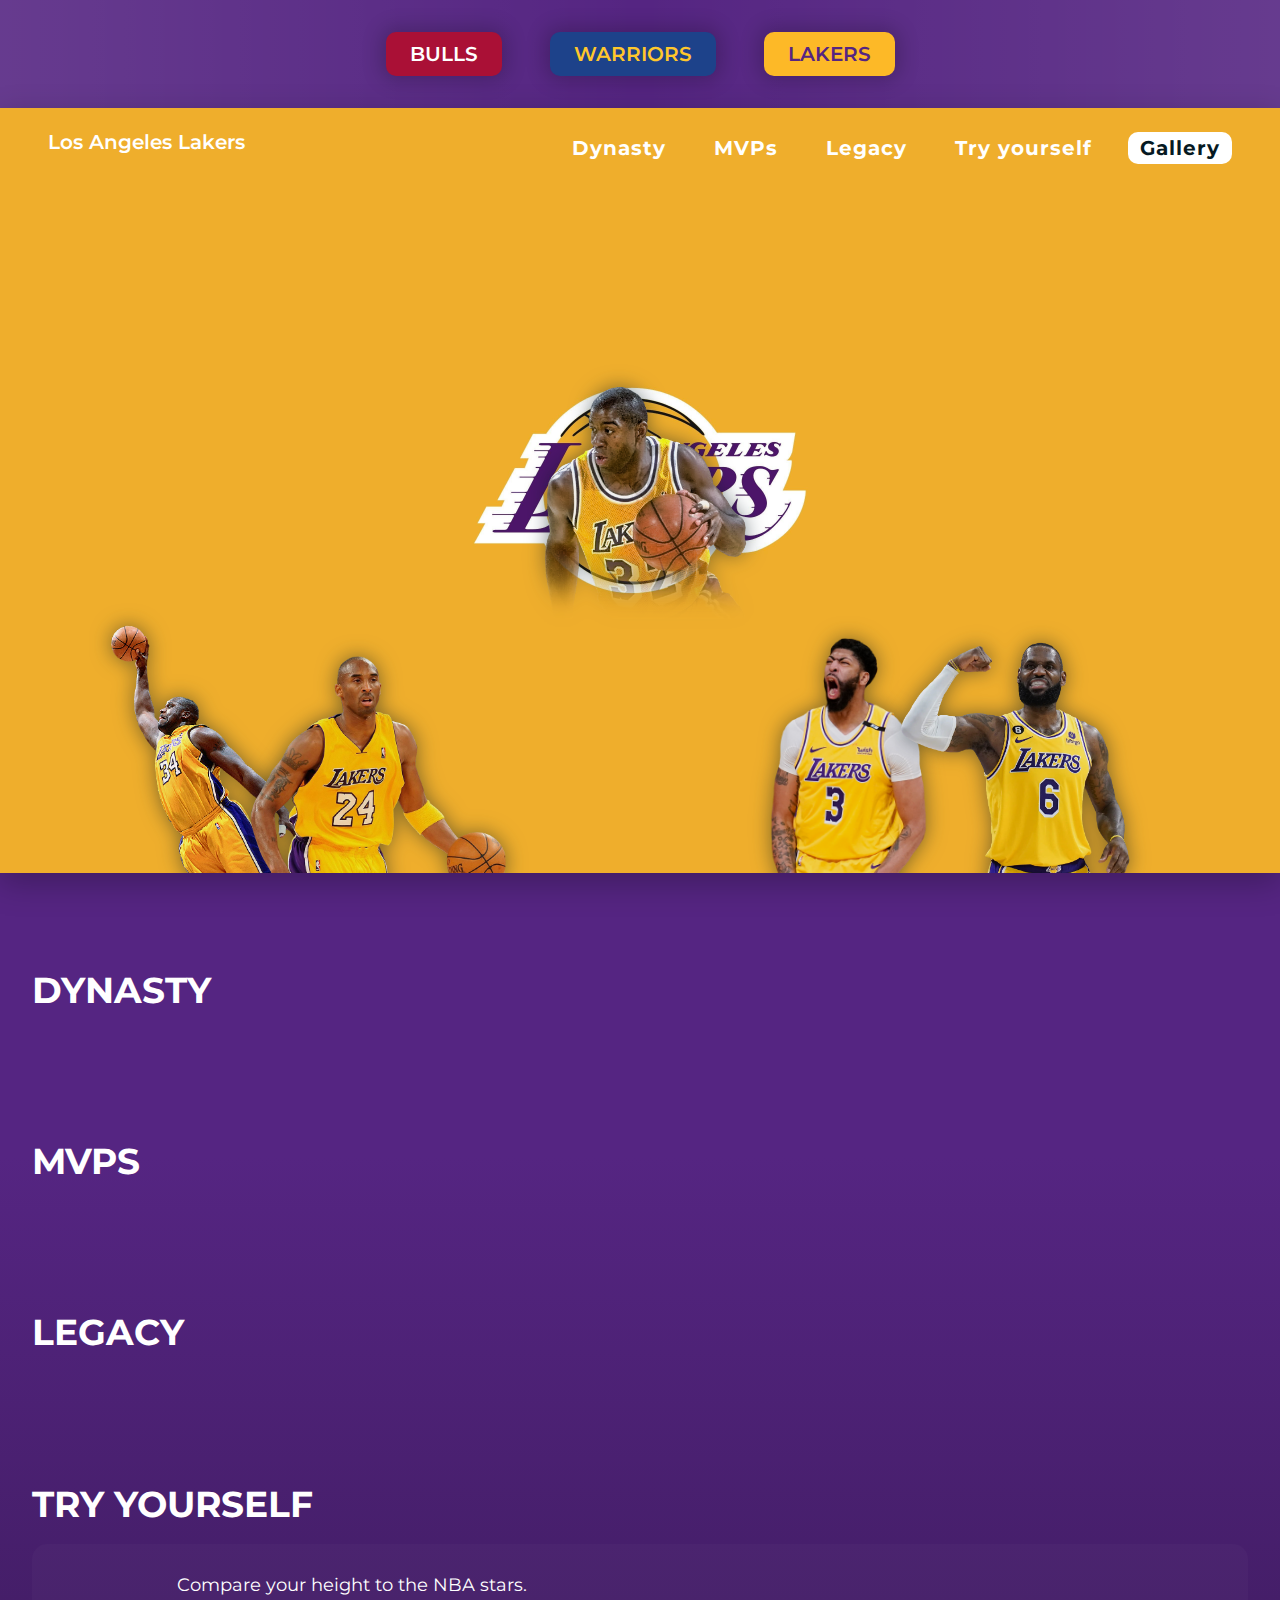
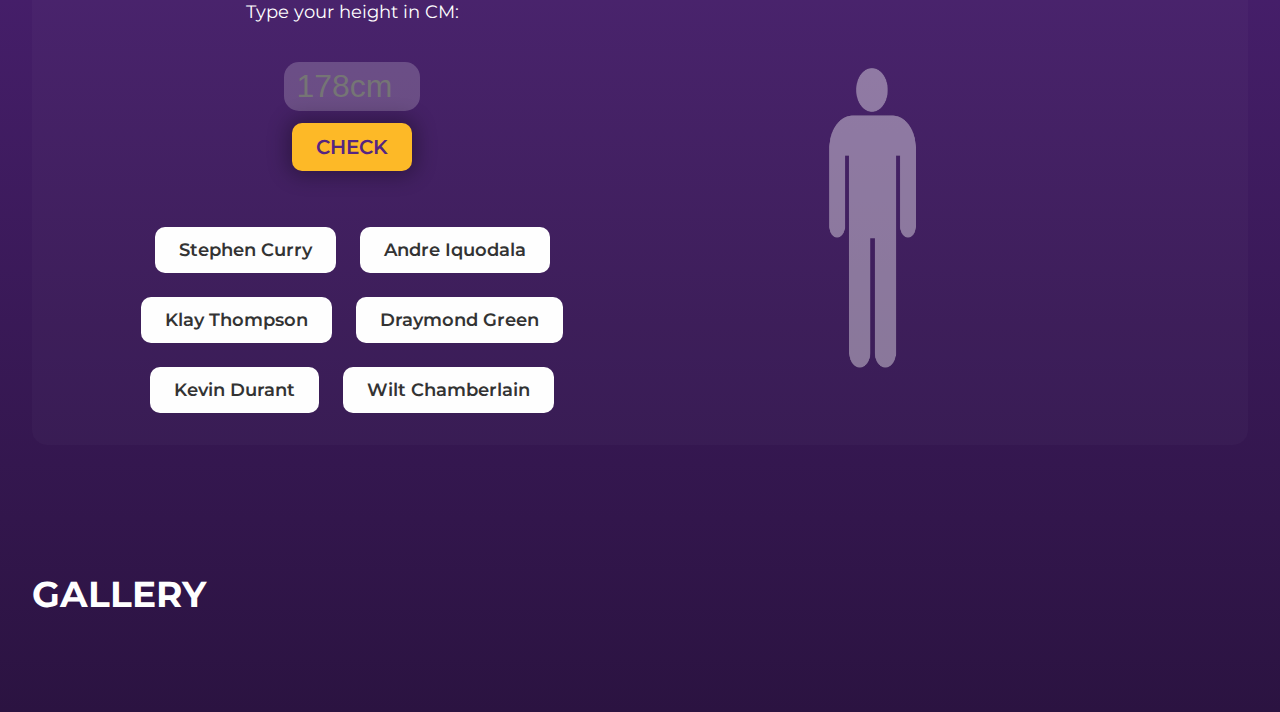
==== NBA/lakers.html @ e4f36607 "Add files via upload" ====
<!DOCTYPE html>
<html lang="en">
  <head>
    <meta charset="UTF-8" />
    <meta name="viewport" content="width=device-width, initial-scale=1.0" />
    <link rel="preconnect" href="https://fonts.googleapis.com" />
    <link rel="preconnect" href="https://fonts.gstatic.com" crossorigin />
    <link
      href="https://fonts.googleapis.com/css2?family=Montserrat:wght@200;300;400;500;600;700;800&display=swap"
      rel="stylesheet"
    />

    <link rel="stylesheet" href="css/general.css" />
    <link rel="stylesheet" href="css/style.css" />

    <script defer src="js/script.js"></script>
    <script defer src="js/lakers.js"></script>

    <title>NBA</title>
  </head>
  <body class="body-lakers">
    <header>
      <div class="buttons-clubs">
        <a class="btn-team btn-bulls" href="bulls.html">Bulls</a>
        <a class="btn-team btn-warriors" href="warriors.html">Warriors</a>
        <a class="btn-team btn-lakers" href="#">Lakers</a>
      </div>
    </header>

    <main>
      <section class="section-hero section-hero-lakers">
        <div class="header">
          <div class="header-logo header-logo-lakers">
            <span class="span-team-name">Los Angeles Lakers</span>
          </div>
          <div class="header-nav">
            <a class="link-header link-header-lakers" href="#dynasty"
              >Dynasty</a
            >
            <a class="link-header link-header-lakers" href="#mvp">MVPs</a>
            <a class="link-header link-header-lakers" href="#legacy">Legacy</a>
            <a class="link-header link-header-lakers" href="#tryyourself"
              >Try yourself</a
            >
            <a class="link-header link-header-lakers" href="#gallery"
              >Gallery</a
            >
          </div>
        </div>
        <h2 class="heading-secondary player-name">Player Name</h2>
        <h2 class="heading-secondary add-player-name">Player Name</h2>
        <div class="hero-renders hero-renders-lakers">
          <img
            class="img-render img-render-magic img-center"
            src="img/lakers/magicrender.png"
          />
          <img
            class="img-render img-render-davis img-right-1"
            src="img/lakers/davisrender.png"
          />
          <img
            class="img-render img-render-lebron img-right-2"
            src="img/lakers/lebronrender.png"
          />
          <img
            class="img-render img-render-shaq img-left-2"
            src="img/lakers/shaqrender.png"
          />
          <img
            class="img-render img-render-kobe img-left-1"
            src="img/lakers/koberender.png"
          />
          <img
            class="img-render img-render-kareem img-add hidden"
            src="img/lakers/karimrender.png"
          />
        </div>
      </section>
      <section class="section-dynasty section-dynasty-lakers" id="dynasty">
        <div class="container dynasty dynasty -lakers">
          <h2 class="heading-secondary">Dynasty</h2>
        </div>
      </section>
      <section class="section-mvp section-mvp-lakers" id="mvp">
        <div class="container mvp mvp-lakers">
          <h2 class="heading-secondary">MVPs</h2>
        </div>
      </section>
      <section class="section-legacy section-legacy-lakers" id="legacy">
        <div class="container legacy legacy-lakers">
          <h2 class="heading-secondary">Legacy</h2>
        </div>
      </section>
      <section
        class="section-tryyourself section-tryyourself-lakers"
        id="tryyourself"
      >
        <div class="container tryyourself tryyourself-lakers">
          <h2 class="heading-secondary">Try yourself</h2>
          <div class="class-box tryyourself-box grid grid--2-cols">
            <div class="height-mesure">
              <p class="section-p">Compare your height to the NBA stars.</p>
              <p class="section-p">Type your height in CM:</p>
              <div class="input-height-box">
                <input class="input-height" type="number" min="50" max="250" placeholder="178cm" />
                <input class="input-submit input-submit-lakers" type="submit" value="Check"></input>
                <p class="section-p alert-p"></p>
              </div>
              <div class="btn-choose-box">

                <button class="btn-choose-compare btn-choose-curry">Stephen Curry</button>
                <button class="btn-choose-compare btn-choose-andre">Andre Iquodala</button>
                <button class="btn-choose-compare btn-choose-klay">Klay Thompson</button>
                <button class="btn-choose-compare btn-choose-green">Draymond Green</button>
                <button class="btn-choose-compare btn-choose-durant">Kevin Durant</button>
                <button class="btn-choose-compare btn-choose-wilt">Wilt Chamberlain</button>
              </div>
            </div>
            <div class="compare-box grid grid--2-cols">
              <img
                class="img-compare-you"
                src="img/bulls/tryyourself/tryyourself-you.png"
              />
              <img
                class="img-compare-player img-compare-curry img-hidden"
                src="img/warriors/tryyourself/try-curry.png"
              />
              <img
                class="img-compare-player img-compare-andre img-hidden"
                src="img/warriors/tryyourself/try-andre.png"
              />
              <img
                class="img-compare-player img-compare-klay img-hidden"
                src="img/warriors/tryyourself/try-klay.png"
              />
              <img
                class="img-compare-player img-compare-green img-hidden"
                src="img/warriors/tryyourself/try-green.png"
              />
              <img
                class="img-compare-player img-compare-durant img-hidden"
                src="img/warriors/tryyourself/try-durant.png"
              />
              <img
                class="img-compare-player img-compare-wilt img-hidden"
                src="img/warriors/tryyourself/try-wilt.png"
              />
            </div>
          </div>
        </div>
      </section>
      <section class="section-gallery section-gallery-lakers" id="gallery">
        <div class="container gallery gallery-lakers">
          <h2 class="heading-secondary">Gallery</h2>
        </div>
      </section>
    </main>
  </body>
</html>
---- NBA/css/general.css ----
/*
BULLS COLORS:
#ce1141   #bb405e
#061922   #030d11

WARRIORS COLORS
#1D428A   #4a68a1
#FFC72C   #806416

LAKERS COLORS
#552582   #2b1341
#FDB927   #fdc752
#061922

- Font sizes (px)
10 / 12 / 14 / 16 / 18 / 20 / 24 / 30 / 36 / 44 / 52 / 62 / 74 / 86 / 98

- Spacing system (px)
2 / 4 / 8 / 12 / 16 / 24 / 32 / 48 / 64 / 80 / 96 / 128


*/

* {
  margin: 0;
  padding: 0;
  box-sizing: border-box;
}

html {
  font-size: 62.5%;
}

body {
  font-family: "Montserrat", sans-serif;
  color: #fff;
  line-height: 1;
  font-weight: 400;
}

/* ////////////////////////// */

header {
  background: linear-gradient(
    to right,
    rgba(255, 255, 255, 0.1),
    rgba(255, 255, 255, 0),
    rgba(255, 255, 255, 0.1)
  );
}

section {
  padding-bottom: 3.2rem;
  padding-top: 9.6rem;
}
section:last-child {
  padding-bottom: 9.6rem;
}

.buttons-clubs {
  display: flex;
  justify-content: center;
  gap: 4.8rem;
  padding: 3.2rem;
}
.input-submit,
.btn-team {
  font-family: inherit;
  padding: 1.2rem 2.4rem;
  border-radius: 10px;
  font-size: 2rem;
  font-weight: 600;
  text-transform: uppercase;
  text-decoration: none;
  border: none;
  cursor: pointer;
  transition: all 0.3s;
  box-shadow: 0px 0px 20px 5px rgba(0, 0, 0, 0.2);
}
.input-submit,
.btn-team:hover {
  box-shadow: 0px 0px 20px 5px rgba(0, 0, 0, 0.3);
}
.input-submit-bulls,
.btn-bulls {
  background-color: #aa1036;
  color: #fff;
}
.input-submit-bulls:hover,
.btn-bulls:hover {
  background-color: #bb405e;
}
.input-submit-warriors,
.btn-warriors {
  background-color: #1d428a;
  color: #ffc72c;
}
.input-submit-warriors:hover,
.btn-warriors:hover {
  background-color: #4a68a1;
}
.input-submit-lakers,
.btn-lakers {
  background-color: #fdb927;
  color: #552582;
}
.input-submit-lakers:hover,
.btn-lakers:hover {
  background-color: #fdc752;
}

.header-nav {
  display: flex;
  gap: 2.4rem;
}

.link-header {
  display: inline-block;
  text-decoration: none;
  font-size: 2rem;
  letter-spacing: 1px;
  color: #fff;
  font-weight: 700;
  padding: 0.6rem 1.2rem;
  border-radius: 10px;
  transition: all 0.5s;
}
.link-header:last-child {
  color: #061922;
  background-color: #fff;
}

.link-header:hover {
  opacity: 0.9;
  background-color: #aa1036;
}
.link-header-warriors:hover {
  background-color: #ffc72c;
}
.link-header-lakers:hover {
  background-color: #552582;
}
/* ///////////////////////////// */

.container {
  max-width: 130rem;
  padding: 0 3.2rem;
  margin: 0 auto;
}

.grid {
  display: grid;
}

.grid--2-cols {
  grid-template-columns: repeat(2, 1fr);
}

.grid--3-cols {
  grid-template-columns: repeat(3, 1fr);
}

.grid--4-cols {
  grid-template-columns: repeat(4, 1fr);
}

.heading-primary {
  font-size: 4.4rem;
  font-weight: 700;
  text-transform: uppercase;
  line-height: 1.2;
  margin-bottom: 3.2rem;
}

.heading-secondary {
  font-size: 3.6rem;
  font-weight: 700;
  text-transform: uppercase;
  line-height: 1.2;
}

.heading-tertiary {
  font-size: 2.4rem;
  font-weight: 600;
  text-transform: uppercase;
  margin-bottom: 3.2rem;
  line-height: 1.2;
}

.span-team-name {
  font-size: 2rem;
  font-weight: 600;
}

.img-render {
  position: absolute;
  filter: drop-shadow(0 0 1rem rgba(6, 25, 34, 0.5)) brightness(0.95);
  transition: all 0.5s;
}

.img-render:hover {
  filter: drop-shadow(0 0 2rem rgba(6, 25, 34, 0.7)) brightness(1.05);
  transform: scale(1.03);
  z-index: 2;
}

.img-center:hover {
  transform: scale(1.03) translateX(-50%) translateY(50%);
}

/* ************************************* */
/* KEY FRAMES HERO */

@keyframes left2 {
  from {
    left: -20rem;
    bottom: -20rem;
  }
}
.img-left-2 {
  animation: left2 1s ease-in;
}

@keyframes right2 {
  from {
    right: -30rem;
    bottom: -30rem;
  }
}
.img-right-2 {
  animation: right2 1s ease-in;
}

@keyframes right1 {
  from {
    bottom: -30rem;
  }
}
.img-right-1 {
  animation: right1 0.5s ease-in;
}

@keyframes left1 {
  from {
    bottom: -30rem;
  }
}
.img-left-1 {
  animation: left1 0.5s ease-in;
}

@keyframes imgcenter {
  from {
    bottom: -10%;
    transform: translateY(50%) translateX(-50%);
    opacity: 0;
  }
  to {
    bottom: 50%;
    transform: translateY(50%) translateX(-50%);
  }
}
.img-center {
  left: 50%;
  bottom: 50%;
  z-index: 2;
  transform: translateX(-50%) translateY(50%);
  animation: imgcenter 1.5s ease-in-out;
}

@keyframes teamname {
  from {
    opacity: 0;
  }
}
.span-team-name {
  animation: teamname 2s ease-in-out;
}

@keyframes hero {
  from {
    opacity: 0.8;
    filter: brightness(0.8);
  }
  to {
    opacity: 1;
    filter: brightness(1);
  }
}
.section-hero {
  animation: hero 1s ease-in-out;
}

/* ********************* */

/* .hidden {
  display: none;
} */

.img-add {
  transition: all 1s;
  opacity: 0;
  z-index: 3;
  left: 50%;
  transform: translateX(-50%);
}

.player-name,
.add-player-name {
  position: absolute;
  z-index: 4;
  opacity: 0;
  transition: all 0.5s;
  filter: drop-shadow(0 0 1rem rgba(6, 25, 34, 0.5));
}

.player-name {
  top: 5rem;
  left: 50%;
  transform: translateX(-50%);
}

.add-player-name {
  font-size: 2.4rem;
  bottom: 2rem;
  left: 65%;
  transform: translateX(-50%);
}

/* TRY YOURSELF */

.tryyourself-box {
  background-color: rgba(255, 255, 255, 0.025);
}

.class-box {
  margin-top: 1.8rem;
  padding: 3.2rem;
  /* box-shadow: 0 0 3rem -1rem rgba(255, 255, 255, 0.1); */
  grid-template-columns: 1fr 1fr;
  justify-items: center;
  align-items: center;
  border-radius: 15px;
}

.height-mesure {
  display: flex;
  flex-direction: column;
  text-align: center;
}

.input-height {
  font-size: 3.2rem;
  border: none;
  background-color: rgba(255, 255, 255, 0.2);
  color: #fefefe;
  border-radius: 15px;
  padding: 0.6rem 1.2rem;
  text-align: center;
}

.input-height-box {
  position: relative;
  display: flex;
  flex-direction: column;
  gap: 1.2rem;
  align-items: center;
  padding: 3.2rem;
  margin-bottom: 2.4rem;
}
.alert-p {
  position: absolute;
  top: 1rem;
}

.btn-choose-box {
  display: flex;
  flex-wrap: wrap;
  gap: 2.4rem;
  justify-content: center;
}

.btn-choose-compare {
  font-family: inherit;
  font-size: 1.8rem;
  font-weight: 600;
  cursor: pointer;
  border: none;
  padding: 1.2rem 2.4rem;
  border-radius: 10px;
  color: #333;
  background-color: #fefefe;
  transition: all 0.5s;
}
.btn-choose-compare:hover {
  color: #111;
  background-color: #aaa;
  border-radius: 15px;
}

.compare-box {
  /* box-shadow: 0 0 3rem -1rem rgba(255, 255, 255, 0.1); */
  border-radius: 15px;
  align-items: end;
  justify-items: center;
  padding: 2.4rem;
  height: 40rem;
}

.img-compare-you,
.img-compare-player {
  transition: all 0.5s;
  border-bottom: 2px solid rgba(255, 255, 255, 0.001);
}
.img-compare-you:hover,
.img-compare-player:hover {
  border-bottom: 2px solid rgba(255, 255, 255, 0.3);
  box-shadow: inset 0px -100px 64px -90px rgba(255, 255, 255, 0.3);
  filter: drop-shadow(0 0 5px rgba(255, 255, 255, 0.7));
}

.img-compare-you {
  height: 30.2rem;
  opacity: 0.4;
}

.img-compare-player {
  filter: drop-shadow(0 0 5px rgba(255, 255, 255, 0.2));
}

.section-p {
  font-size: 1.8rem;
  line-height: 1.05;
  margin-bottom: 0.8rem;
}

.img-hidden {
  display: none;
}
---- NBA/css/style.css ----
/* BULLS */

.body-bulls {
  background-color: #061922;
  background: linear-gradient(to bottom, #061922, #061922, #030d11);
}

.header {
  padding: 2.4rem 4.8rem;
  display: flex;
  justify-content: space-between;
}

.section-hero {
  position: relative;
  height: 85vh;
  box-shadow: 0px 10px 30px 0px rgba(0, 0, 0, 0.25);
  z-index: 0;
  overflow: hidden;
  padding-top: 0;
}

.section-hero-bulls:before {
  content: "";
  position: absolute;
  top: 0px;
  left: 0px;
  width: 100%;
  height: 100%;
  z-index: -1;
  background-image: url("../img/bulls/background-chicago.jpg");
  background-position: center;
  background-size: cover;
}

.img-render-jordan {
  width: 15%;
}

.img-render-rose {
  width: 21%;
  right: 10rem;
  bottom: -10rem;
}
.img-render-pippen {
  width: 16.5%;
  right: 32rem;
  bottom: -10rem;
}

.img-render-derozan {
  width: 14%;
  left: 25rem;
  bottom: -2rem;
}

.img-render-lavine {
  width: 15%;
  left: 10rem;
  bottom: -1rem;
}

.img-render-rodman {
  width: 15%;
  bottom: -30rem;
}

/* WARRIORS */

.body-warriors {
  background-color: #ffc72c;
  background: linear-gradient(to bottom, #ffc72c, #ffc72c, #806416);
}

.section-hero-warriors {
  position: relative;
}

.section-hero-warriors:before {
  content: "";
  position: absolute;
  background: url("../img/warriors/background-warriors.png");
  top: 0;
  left: 0;
  width: 100%;
  height: 100%;
  z-index: -1;
  background-size: cover;
  background-position: center;
}

.img-render-curry {
  width: 10%;
}

.img-render-andre {
  width: 20%;
  bottom: -15rem;
  right: 20rem;
}

.img-render-klay {
  width: 12%;
  bottom: -2rem;
  right: 15rem;
}

.img-render-green {
  width: 15%;
  bottom: -2rem;
  left: 25rem;
}

.img-render-durant {
  width: 25%;
  bottom: -35rem;
  left: 2rem;
}

.img-render-wilt {
  width: 20%;
  bottom: -20rem;
}

/* LAKERS */

.body-lakers {
  background-color: #552582;
  background: linear-gradient(to bottom, #552582, #552582, #2b1341);
}

.section-hero-lakers {
  position: relative;
}
.section-hero-lakers:before {
  position: absolute;
  content: "";
  background: url("../img/lakers/background-lakers.png");
  top: 0;
  left: 0;
  width: 100%;
  height: 100%;
  background-size: cover;
  background-position: center;
  z-index: -1;
}

.img-render-magic {
  width: 20%;
}

.img-render-kareem {
  width: 20%;
  bottom: -2rem;
}

.img-render-lebron {
  width: 18%;
  right: 15rem;
  bottom: -2rem;
}

.img-render-davis {
  width: 14%;
  right: 35rem;
  bottom: -10rem;
}

.img-render-kobe {
  width: 20%;
  left: 25rem;
  bottom: -2rem;
}
.img-render-shaq {
  width: 20%;
  left: 10rem;
  bottom: -20rem;
}
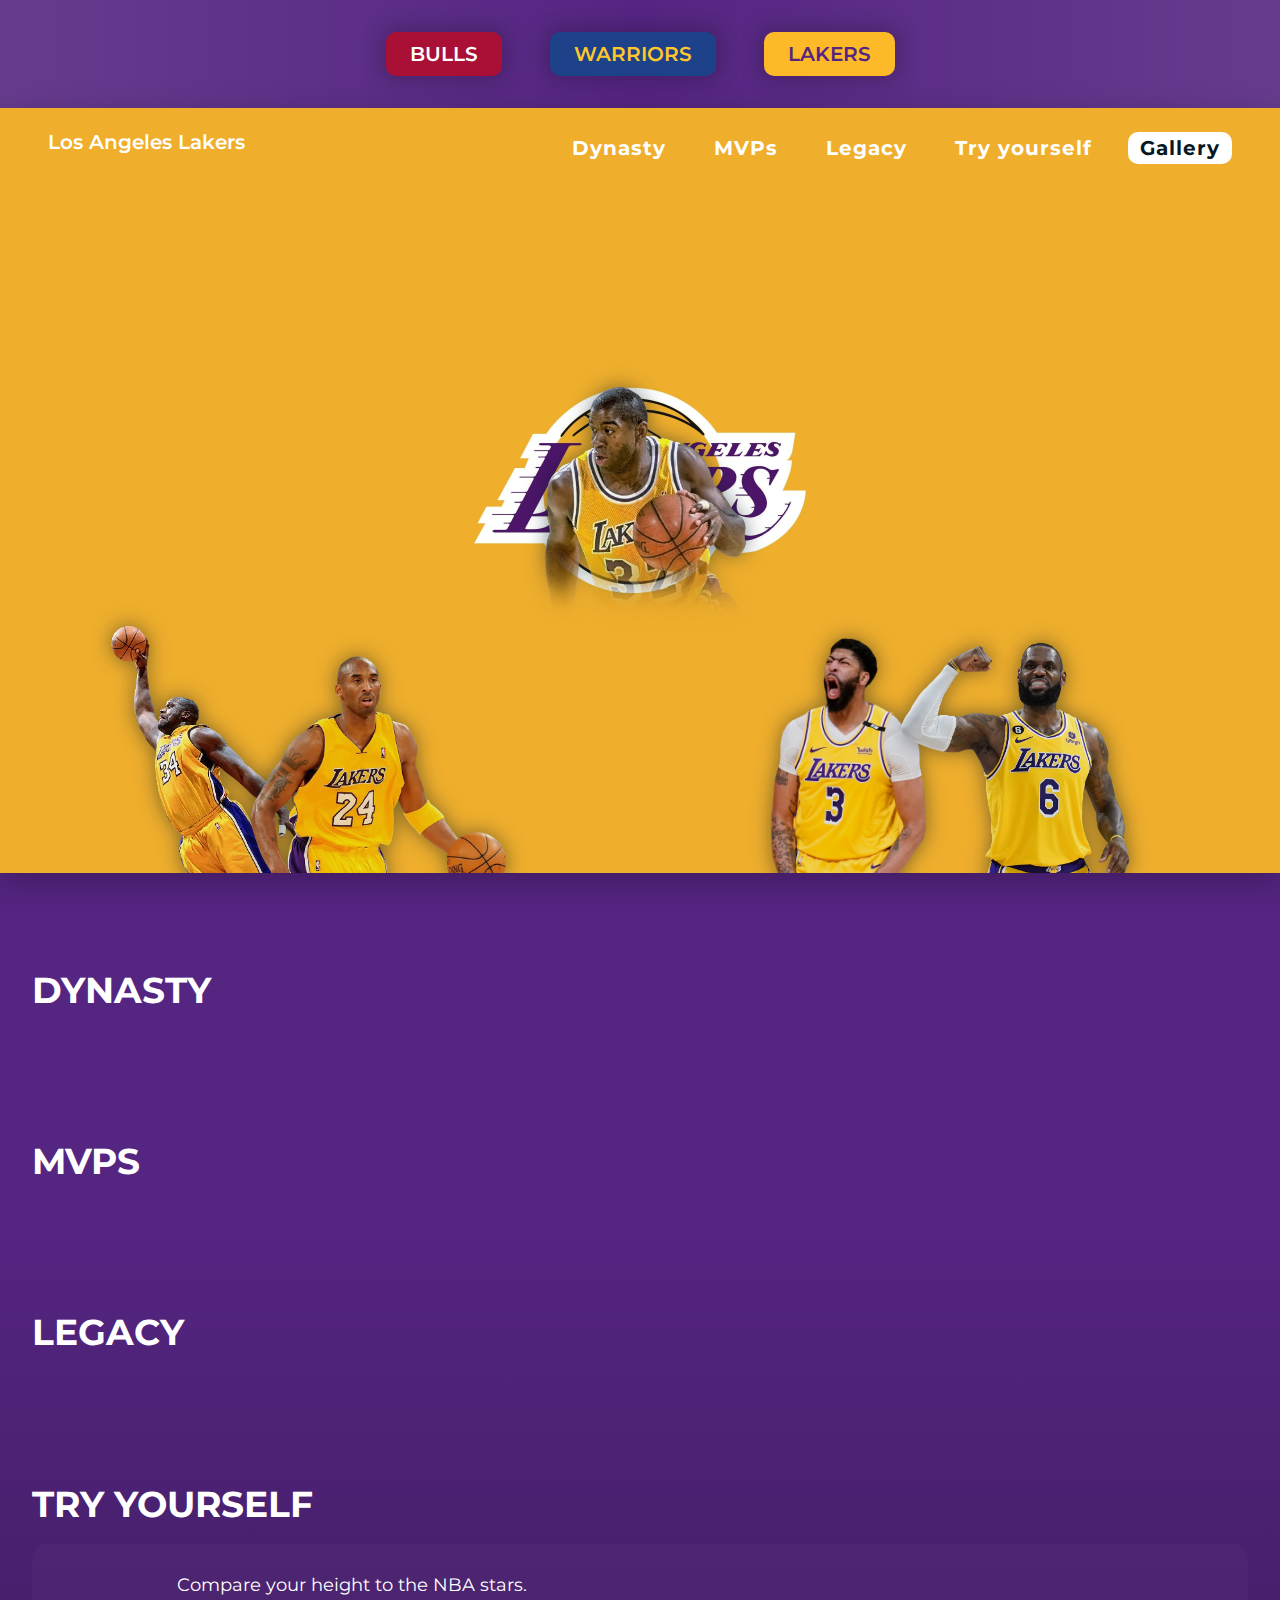
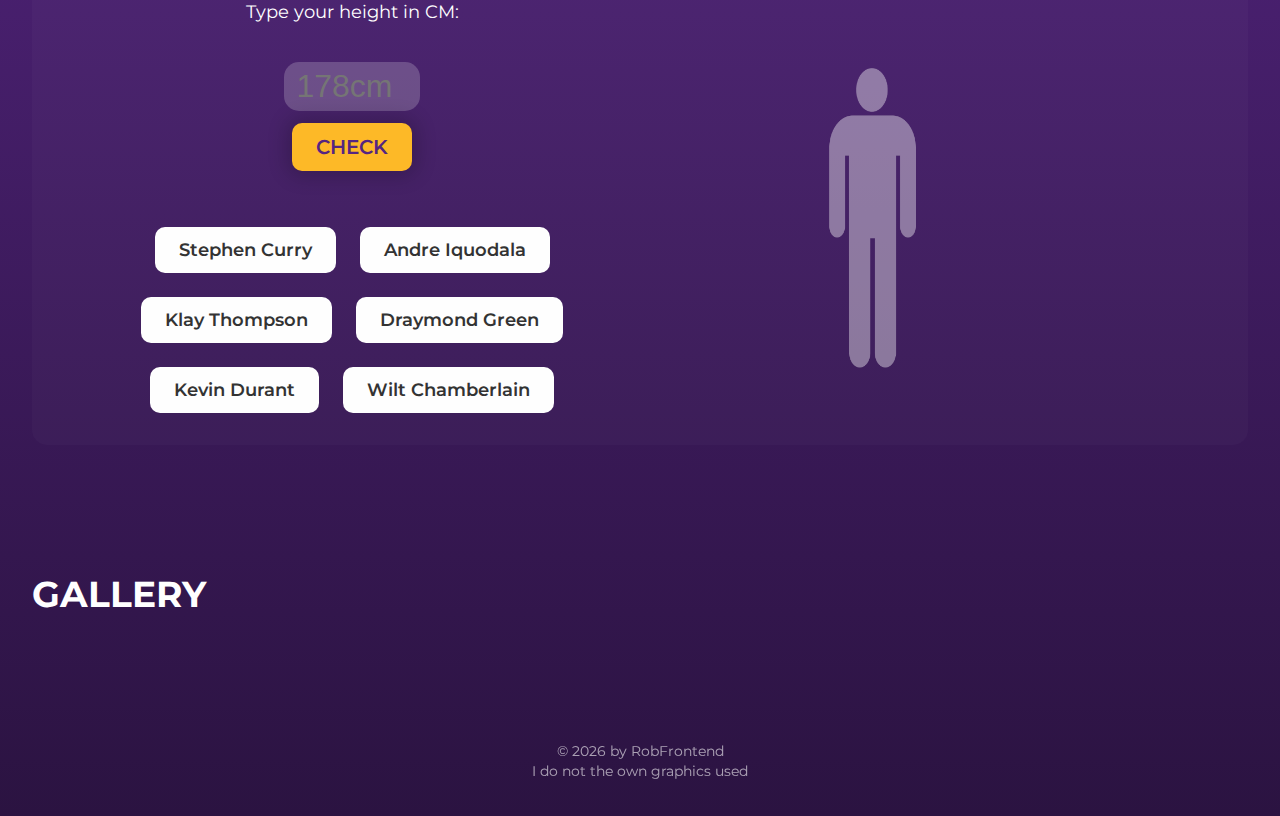
==== commit 251e3281: "Add files via upload" ====
--- a/NBA/lakers.html
+++ b/NBA/lakers.html
@@ -21,8 +21,8 @@
   <body class="body-lakers">
     <header>
       <div class="buttons-clubs">
-        <a class="btn-team btn-bulls" href="bulls.html">Bulls</a>
-        <a class="btn-team btn-warriors" href="warriors.html">Warriors</a>
+        <a class="btn-team btn-bulls" href="./index">Bulls</a>
+        <a class="btn-team btn-warriors" href="./warriors">Warriors</a>
         <a class="btn-team btn-lakers" href="#">Lakers</a>
       </div>
     </header>
@@ -50,30 +50,60 @@
         <h2 class="heading-secondary player-name">Player Name</h2>
         <h2 class="heading-secondary add-player-name">Player Name</h2>
         <div class="hero-renders hero-renders-lakers">
+           <picture>
+            <source srcset="img/lakers/magicrender.webp"
+            type="image/webp"/>
+            <source srcset="img/lakers/magicrender.png" type="image/png"/>
           <img
             class="img-render img-render-magic img-center"
             src="img/lakers/magicrender.png"
           />
+           </picture>
+           <picture>
+            <source srcset="img/lakers/davisrender.webp"
+            type="image/webp"/>
+            <source srcset="img/lakers/davisrender.png" type="image/png"/>
           <img
             class="img-render img-render-davis img-right-1"
             src="img/lakers/davisrender.png"
           />
+           </picture>
+           <picture>
+            <source srcset="img/lakers/lebronrender.webp"
+            type="image/webp"/>
+            <source srcset="img/lakers/lebronrender.png" type="image/png"/>
           <img
             class="img-render img-render-lebron img-right-2"
             src="img/lakers/lebronrender.png"
           />
+           </picture>
+           <picture>
+            <source srcset="img/lakers/shaqrender.webp"
+            type="image/webp"/>
+            <source srcset="img/lakers/shaqrender.png" type="image/png"/>
           <img
             class="img-render img-render-shaq img-left-2"
             src="img/lakers/shaqrender.png"
           />
+           </picture>
+           <picture>
+            <source srcset="img/lakers/koberender.webp"
+            type="image/webp"/>
+            <source srcset="img/lakers/koberender.png" type="image/png"/>
           <img
             class="img-render img-render-kobe img-left-1"
             src="img/lakers/koberender.png"
           />
+           </picture>
+           <picture>
+            <source srcset="img/lakers/karimrender.webp"
+            type="image/webp"/>
+            <source srcset="img/lakers/karimrender.png" type="image/png"/>
           <img
             class="img-render img-render-kareem img-add hidden"
             src="img/lakers/karimrender.png"
           />
+           </picture>
         </div>
       </section>
       <section class="section-dynasty section-dynasty-lakers" id="dynasty">
@@ -123,27 +153,27 @@
               />
               <img
                 class="img-compare-player img-compare-curry img-hidden"
-                src="img/warriors/tryyourself/try-curry.png"
+                src="img/warriors/tryyourself/try-curry.webp"
               />
               <img
                 class="img-compare-player img-compare-andre img-hidden"
-                src="img/warriors/tryyourself/try-andre.png"
+                src="img/warriors/tryyourself/try-andre.webp"
               />
               <img
                 class="img-compare-player img-compare-klay img-hidden"
-                src="img/warriors/tryyourself/try-klay.png"
+                src="img/warriors/tryyourself/try-klay.webp"
               />
               <img
                 class="img-compare-player img-compare-green img-hidden"
-                src="img/warriors/tryyourself/try-green.png"
+                src="img/warriors/tryyourself/try-green.webp"
               />
               <img
                 class="img-compare-player img-compare-durant img-hidden"
-                src="img/warriors/tryyourself/try-durant.png"
+                src="img/warriors/tryyourself/try-durant.webp"
               />
               <img
                 class="img-compare-player img-compare-wilt img-hidden"
-                src="img/warriors/tryyourself/try-wilt.png"
+                src="img/warriors/tryyourself/try-wilt.webp"
               />
             </div>
           </div>
@@ -155,5 +185,9 @@
         </div>
       </section>
     </main>
+    <footer>
+      <p class="footer-p">&copy; <span class="year" id="year">2137</span> by RobFrontend</p>
+      <p class="footer-p">I do not the own graphics used</p>
+    </footer>
   </body>
 </html>
--- a/NBA/css/general.css
+++ b/NBA/css/general.css
@@ -63,6 +63,7 @@
   gap: 4.8rem;
   padding: 3.2rem;
 }
+.input-submit-guess,
 .input-submit,
 .btn-team {
   font-family: inherit;
@@ -77,7 +78,7 @@
   transition: all 0.3s;
   box-shadow: 0px 0px 20px 5px rgba(0, 0, 0, 0.2);
 }
-.input-submit,
+
 .btn-team:hover {
   box-shadow: 0px 0px 20px 5px rgba(0, 0, 0, 0.3);
 }
@@ -152,6 +153,10 @@
   display: grid;
 }
 
+.grid--1-cols {
+  grid-template-columns: 1fr;
+}
+
 .grid--2-cols {
   grid-template-columns: repeat(2, 1fr);
 }
@@ -348,15 +353,17 @@
   flex-direction: column;
   text-align: center;
 }
-
+.guess-name,
 .input-height {
-  font-size: 3.2rem;
   border: none;
   background-color: rgba(255, 255, 255, 0.2);
   color: #fefefe;
   border-radius: 15px;
   padding: 0.6rem 1.2rem;
   text-align: center;
+}
+.input-height {
+  font-size: 3.2rem;
 }
 
 .input-height-box {
@@ -379,7 +386,7 @@
   gap: 2.4rem;
   justify-content: center;
 }
-
+.btn-again,
 .btn-choose-compare {
   font-family: inherit;
   font-size: 1.8rem;
@@ -392,6 +399,7 @@
   background-color: #fefefe;
   transition: all 0.5s;
 }
+.btn-again:hover,
 .btn-choose-compare:hover {
   color: #111;
   background-color: #aaa;
@@ -437,3 +445,109 @@
 .img-hidden {
   display: none;
 }
+
+/* ********************************* */
+/* GUESS */
+
+.guess-box {
+  position: relative;
+  margin-bottom: 9.6rem;
+  gap: 6.4rem;
+  justify-content: center;
+  align-content: center;
+  padding: 3.2rem;
+}
+.img-guess-boxes,
+.guess-text-box {
+  grid-column: 1/-1;
+}
+
+.guess-text-box {
+  padding-top: 2.4rem;
+  grid-template-columns: 30fr 40fr 30fr;
+  gap: 3.2rem;
+}
+.guess-endtext {
+  position: absolute;
+  top: 0;
+  left: 50%;
+  transform: translateX(-50%);
+}
+
+.btn-again {
+  position: absolute;
+  right: 5rem;
+  top: 0;
+}
+.guess-text-info {
+  text-align: center;
+  align-self: start;
+}
+.guess-text-input {
+  justify-self: center;
+  display: flex;
+  flex-direction: column;
+  gap: 1.2rem;
+  justify-content: center;
+  width: fit-content;
+  text-align: center;
+}
+
+.guess-text-score {
+  justify-self: start;
+  align-self: start;
+}
+
+.guess-name,
+.input-submit-guess {
+  font-size: 1.8rem;
+  width: fit-content;
+  align-self: center;
+}
+
+.guess-score,
+.guess-highscore {
+  text-align: center;
+  font-size: 2.4rem;
+  font-weight: 600;
+}
+
+.img-guess-boxes {
+  gap: 4.8rem;
+  grid-row: 2;
+}
+
+.img-guess-box {
+  height: 30rem;
+  position: relative;
+}
+
+.guess-height {
+  position: absolute;
+  z-index: 2;
+  left: 50%;
+  top: 50%;
+  transform: translateX(-50%) translateY(-50%);
+  transition: all 0.5s;
+}
+
+.img-guess {
+  height: 100%;
+  filter: brightness(0) drop-shadow(0 0 5px rgba(255, 255, 255, 0.05));
+  transition: all 0.5s;
+}
+.img-guess:hover {
+  filter: brightness(0) drop-shadow(0 0 5px rgba(255, 255, 255, 0.2));
+}
+
+/* Footer */
+footer {
+  padding: 3.2rem;
+  text-align: center;
+  font-size: 1.4rem;
+  opacity: 0.6;
+}
+
+.footer-p {
+  margin-bottom: 0.6rem;
+}
